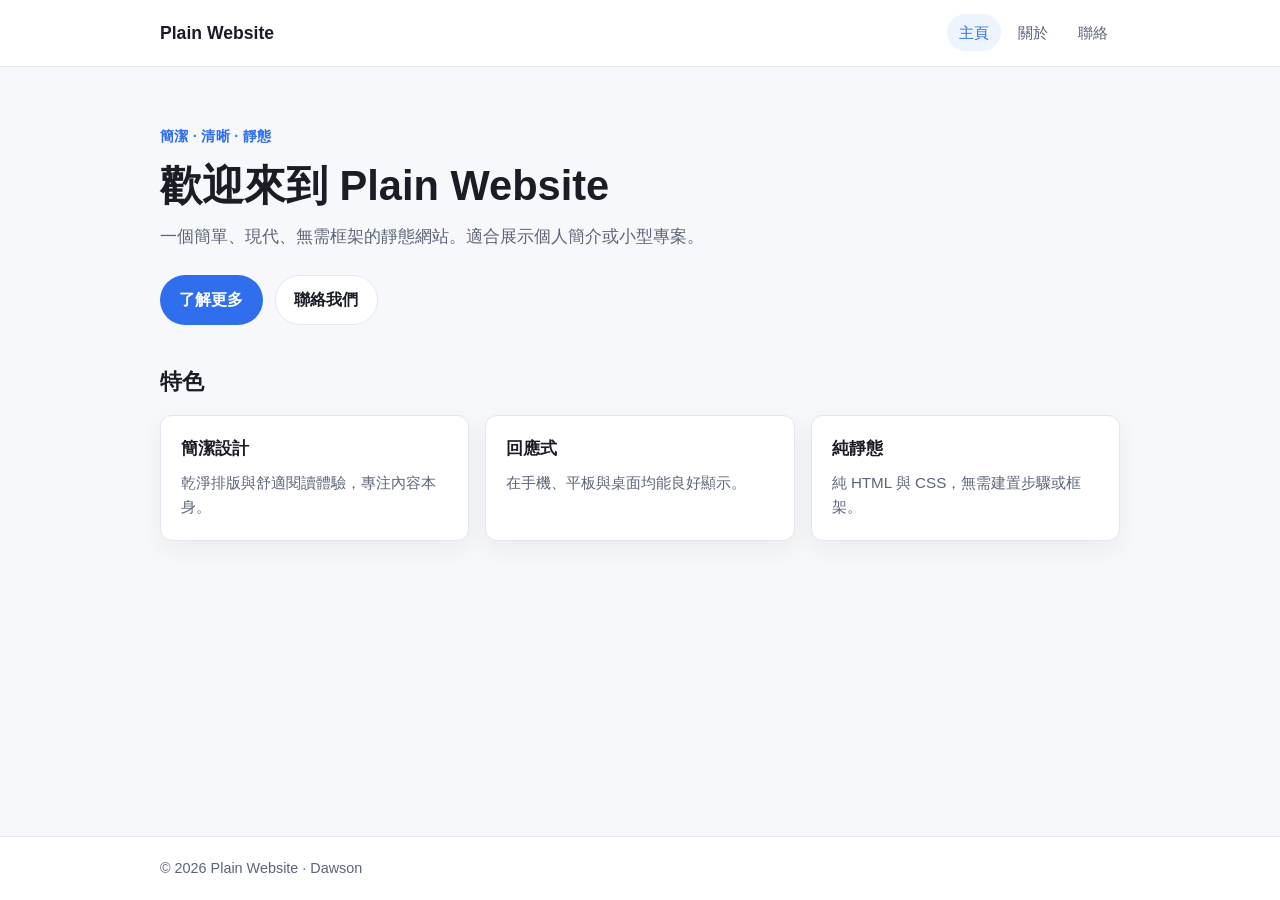
==== index.html @ 94371225 "Initial commit: plain static multi-page website Add home, about, and contact pages with shared CSS." ====
<!DOCTYPE html>
<html lang="zh-HK">
<head>
  <meta charset="UTF-8">
  <meta name="viewport" content="width=device-width, initial-scale=1.0">
  <title>Plain Website — 主頁</title>
  <link rel="stylesheet" href="styles.css">
</head>
<body>
  <header class="site-header">
    <div class="container header-inner">
      <a class="brand" href="index.html">Plain Website</a>
      <nav class="nav" aria-label="主選單">
        <a href="index.html" class="active">主頁</a>
        <a href="about.html">關於</a>
        <a href="contact.html">聯絡</a>
      </nav>
    </div>
  </header>

  <main>
    <section class="hero">
      <div class="container">
        <p class="eyebrow">簡潔 · 清晰 · 靜態</p>
        <h1>歡迎來到 Plain Website</h1>
        <p class="lead">一個簡單、現代、無需框架的靜態網站。適合展示個人簡介或小型專案。</p>
        <div class="actions">
          <a class="btn primary" href="about.html">了解更多</a>
          <a class="btn secondary" href="contact.html">聯絡我們</a>
        </div>
      </div>
    </section>

    <section class="features">
      <div class="container">
        <h2>特色</h2>
        <div class="card-grid">
          <article class="card">
            <h3>簡潔設計</h3>
            <p>乾淨排版與舒適閱讀體驗，專注內容本身。</p>
          </article>
          <article class="card">
            <h3>回應式</h3>
            <p>在手機、平板與桌面均能良好顯示。</p>
          </article>
          <article class="card">
            <h3>純靜態</h3>
            <p>純 HTML 與 CSS，無需建置步驟或框架。</p>
          </article>
        </div>
      </div>
    </section>
  </main>

  <footer class="site-footer">
    <div class="container">
      <p>© 2026 Plain Website · Dawson</p>
    </div>
  </footer>
</body>
</html>
---- styles.css ----
/* Plain Website — clean modern static styles */
*,
*::before,
*::after {
  box-sizing: border-box;
}

:root {
  --bg: #f7f8fb;
  --surface: #ffffff;
  --text: #1a1d26;
  --muted: #5c6478;
  --border: #e4e7ef;
  --accent: #2f6fed;
  --accent-hover: #1f56c9;
  --radius: 12px;
  --shadow: 0 8px 24px rgba(26, 29, 38, 0.06);
  --font: "Segoe UI", "PingFang HK", "Noto Sans TC", "Microsoft JhengHei", sans-serif;
}

html {
  scroll-behavior: smooth;
}

body {
  margin: 0;
  font-family: var(--font);
  color: var(--text);
  background: var(--bg);
  line-height: 1.6;
  min-height: 100vh;
  display: flex;
  flex-direction: column;
}

a {
  color: var(--accent);
  text-decoration: none;
}

a:hover {
  text-decoration: underline;
}

.container {
  width: min(960px, 92%);
  margin: 0 auto;
}

.container.narrow {
  width: min(680px, 92%);
}

.site-header {
  background: var(--surface);
  border-bottom: 1px solid var(--border);
  position: sticky;
  top: 0;
  z-index: 10;
}

.header-inner {
  display: flex;
  align-items: center;
  justify-content: space-between;
  gap: 1rem;
  padding: 0.9rem 0;
}

.brand {
  font-weight: 700;
  font-size: 1.1rem;
  color: var(--text);
  text-decoration: none;
}

.brand:hover {
  text-decoration: none;
  color: var(--accent);
}

.nav {
  display: flex;
  gap: 0.35rem;
  flex-wrap: wrap;
}

.nav a {
  color: var(--muted);
  padding: 0.4rem 0.75rem;
  border-radius: 999px;
  text-decoration: none;
  font-size: 0.95rem;
}

.nav a:hover,
.nav a.active {
  color: var(--accent);
  background: rgba(47, 111, 237, 0.08);
  text-decoration: none;
}

main {
  flex: 1;
}

.hero,
.page-hero {
  padding: 3.5rem 0 2.5rem;
}

.eyebrow {
  display: inline-block;
  margin: 0 0 0.75rem;
  color: var(--accent);
  font-size: 0.9rem;
  font-weight: 600;
  letter-spacing: 0.02em;
}

h1 {
  margin: 0 0 0.75rem;
  font-size: clamp(1.8rem, 4vw, 2.6rem);
  line-height: 1.25;
}

h2 {
  margin: 0 0 1rem;
  font-size: 1.35rem;
}

h3 {
  margin: 0 0 0.5rem;
  font-size: 1.05rem;
}

.lead {
  margin: 0;
  color: var(--muted);
  font-size: 1.05rem;
  max-width: 36rem;
}

.actions {
  display: flex;
  flex-wrap: wrap;
  gap: 0.75rem;
  margin-top: 1.5rem;
}

.btn {
  display: inline-block;
  padding: 0.7rem 1.15rem;
  border-radius: 999px;
  font-weight: 600;
  text-decoration: none;
  border: 1px solid transparent;
}

.btn.primary {
  background: var(--accent);
  color: #fff;
}

.btn.primary:hover {
  background: var(--accent-hover);
  text-decoration: none;
}

.btn.secondary {
  background: var(--surface);
  color: var(--text);
  border-color: var(--border);
}

.btn.secondary:hover {
  border-color: var(--accent);
  color: var(--accent);
  text-decoration: none;
}

.features {
  padding: 0 0 3.5rem;
}

.card-grid {
  display: grid;
  grid-template-columns: repeat(3, 1fr);
  gap: 1rem;
}

.card {
  background: var(--surface);
  border: 1px solid var(--border);
  border-radius: var(--radius);
  padding: 1.25rem;
  box-shadow: var(--shadow);
}

.card p {
  margin: 0;
  color: var(--muted);
  font-size: 0.95rem;
}

.content {
  padding: 0 0 3.5rem;
}

.content p,
.content ul {
  color: var(--muted);
}

.content ul {
  padding-left: 1.2rem;
}

.content h2 {
  margin-top: 1.75rem;
}

.contact-card {
  background: var(--surface);
  border: 1px solid var(--border);
  border-radius: var(--radius);
  padding: 1.5rem;
  box-shadow: var(--shadow);
}

.contact-card p {
  margin: 0.6rem 0;
}

.site-footer {
  border-top: 1px solid var(--border);
  background: var(--surface);
  padding: 1.25rem 0;
  color: var(--muted);
  font-size: 0.9rem;
}

.site-footer p {
  margin: 0;
}

@media (max-width: 720px) {
  .header-inner {
    flex-direction: column;
    align-items: flex-start;
  }

  .card-grid {
    grid-template-columns: 1fr;
  }

  .hero,
  .page-hero {
    padding: 2.5rem 0 1.75rem;
  }
}
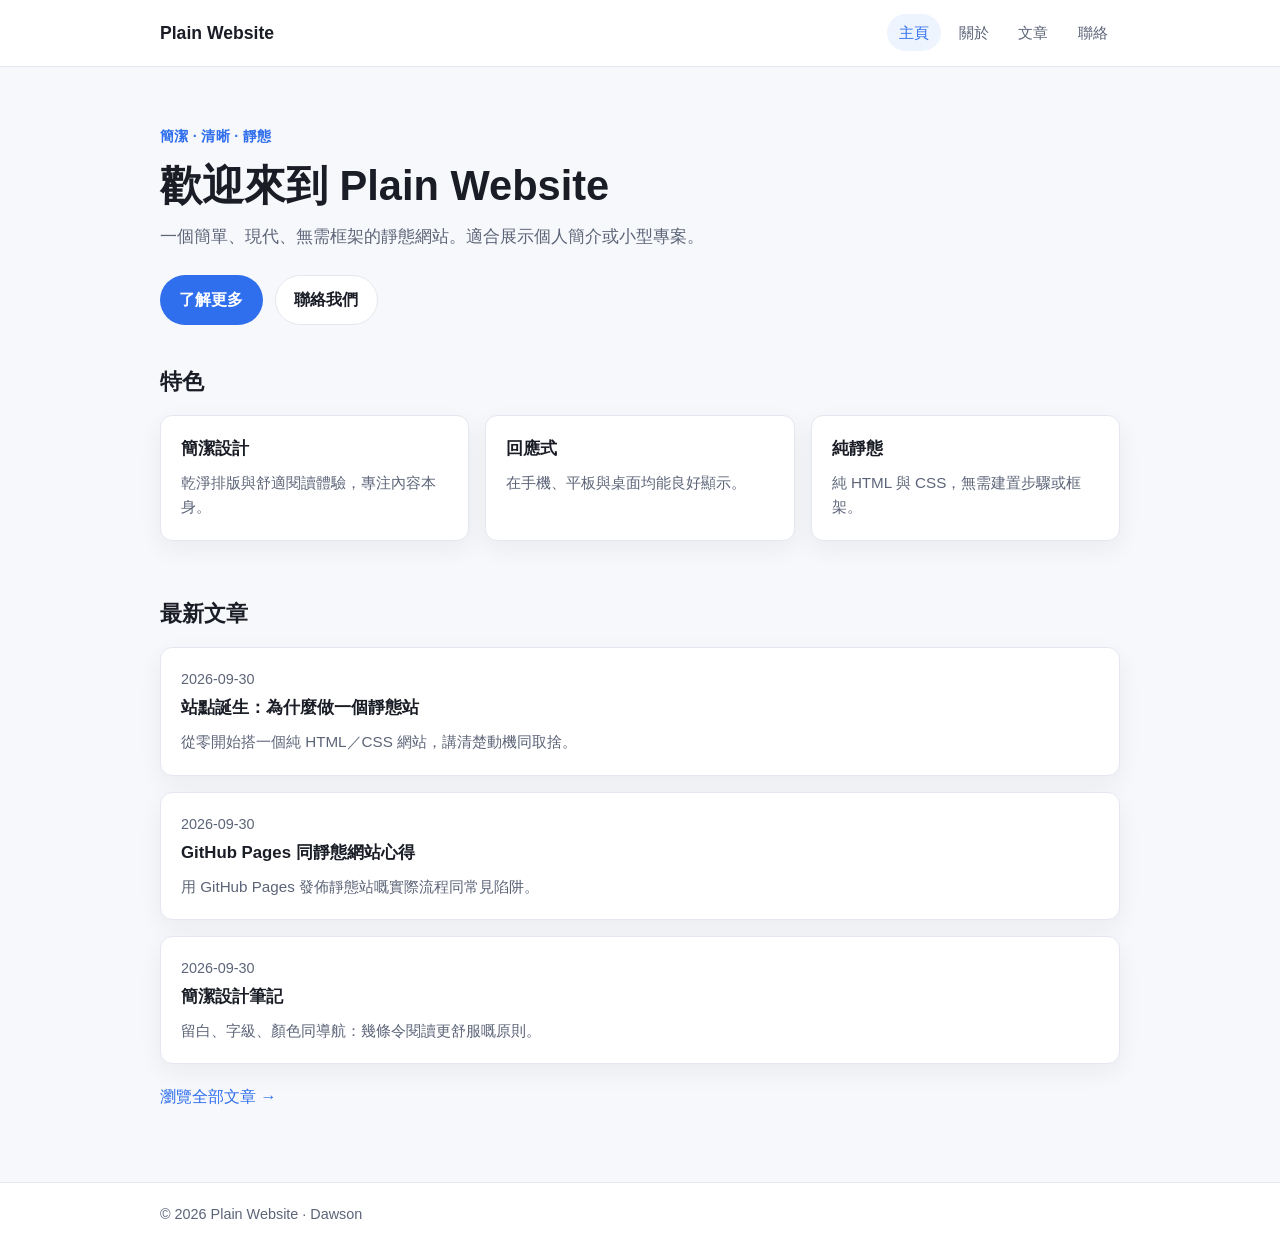
==== commit 850969de: "Add blog posts section with three articles Add posts index and welcome, static-hosting, and design-n" ====
--- a/index.html
+++ b/index.html
@@ -13,6 +13,7 @@
       <nav class="nav" aria-label="主選單">
         <a href="index.html" class="active">主頁</a>
         <a href="about.html">關於</a>
+        <a href="posts/index.html">文章</a>
         <a href="contact.html">聯絡</a>
       </nav>
     </div>
@@ -50,6 +51,30 @@
         </div>
       </div>
     </section>
+
+    <section class="latest-posts">
+      <div class="container">
+        <h2>最新文章</h2>
+        <ul class="post-list">
+          <li>
+            <p class="post-meta"><time datetime="2026-09-30">2026-09-30</time></p>
+            <h3><a href="posts/welcome.html">站點誕生：為什麼做一個靜態站</a></h3>
+            <p class="excerpt">從零開始搭一個純 HTML／CSS 網站，講清楚動機同取捨。</p>
+          </li>
+          <li>
+            <p class="post-meta"><time datetime="2026-09-30">2026-09-30</time></p>
+            <h3><a href="posts/static-hosting.html">GitHub Pages 同靜態網站心得</a></h3>
+            <p class="excerpt">用 GitHub Pages 發佈靜態站嘅實際流程同常見陷阱。</p>
+          </li>
+          <li>
+            <p class="post-meta"><time datetime="2026-09-30">2026-09-30</time></p>
+            <h3><a href="posts/design-notes.html">簡潔設計筆記</a></h3>
+            <p class="excerpt">留白、字級、顏色同導航：幾條令閱讀更舒服嘅原則。</p>
+          </li>
+        </ul>
+        <p style="margin-top: 1.25rem;"><a href="posts/index.html">瀏覽全部文章 →</a></p>
+      </div>
+    </section>
   </main>
 
   <footer class="site-footer">
--- a/styles.css
+++ b/styles.css
@@ -259,3 +259,62 @@
     padding: 2.5rem 0 1.75rem;
   }
 }
+
+/* Posts */
+.post-meta {
+  margin: 0 0 0.25rem;
+  color: var(--muted);
+  font-size: 0.9rem;
+}
+
+.post-list {
+  list-style: none;
+  padding: 0;
+  margin: 0;
+  display: grid;
+  gap: 1rem;
+}
+
+.post-list li {
+  background: var(--surface);
+  border: 1px solid var(--border);
+  border-radius: var(--radius);
+  padding: 1.25rem;
+  box-shadow: var(--shadow);
+}
+
+.post-list h3 {
+  margin: 0.25rem 0 0.5rem;
+}
+
+.post-list h3 a {
+  color: var(--text);
+  text-decoration: none;
+}
+
+.post-list h3 a:hover {
+  color: var(--accent);
+}
+
+.post-list .excerpt {
+  margin: 0;
+  color: var(--muted);
+  font-size: 0.95rem;
+}
+
+.post-nav {
+  margin-top: 2rem;
+  padding-top: 1.25rem;
+  border-top: 1px solid var(--border);
+  display: flex;
+  flex-wrap: wrap;
+  gap: 1rem;
+}
+
+.post-body p {
+  margin: 0 0 1rem;
+}
+
+.latest-posts {
+  padding: 0 0 3.5rem;
+}
